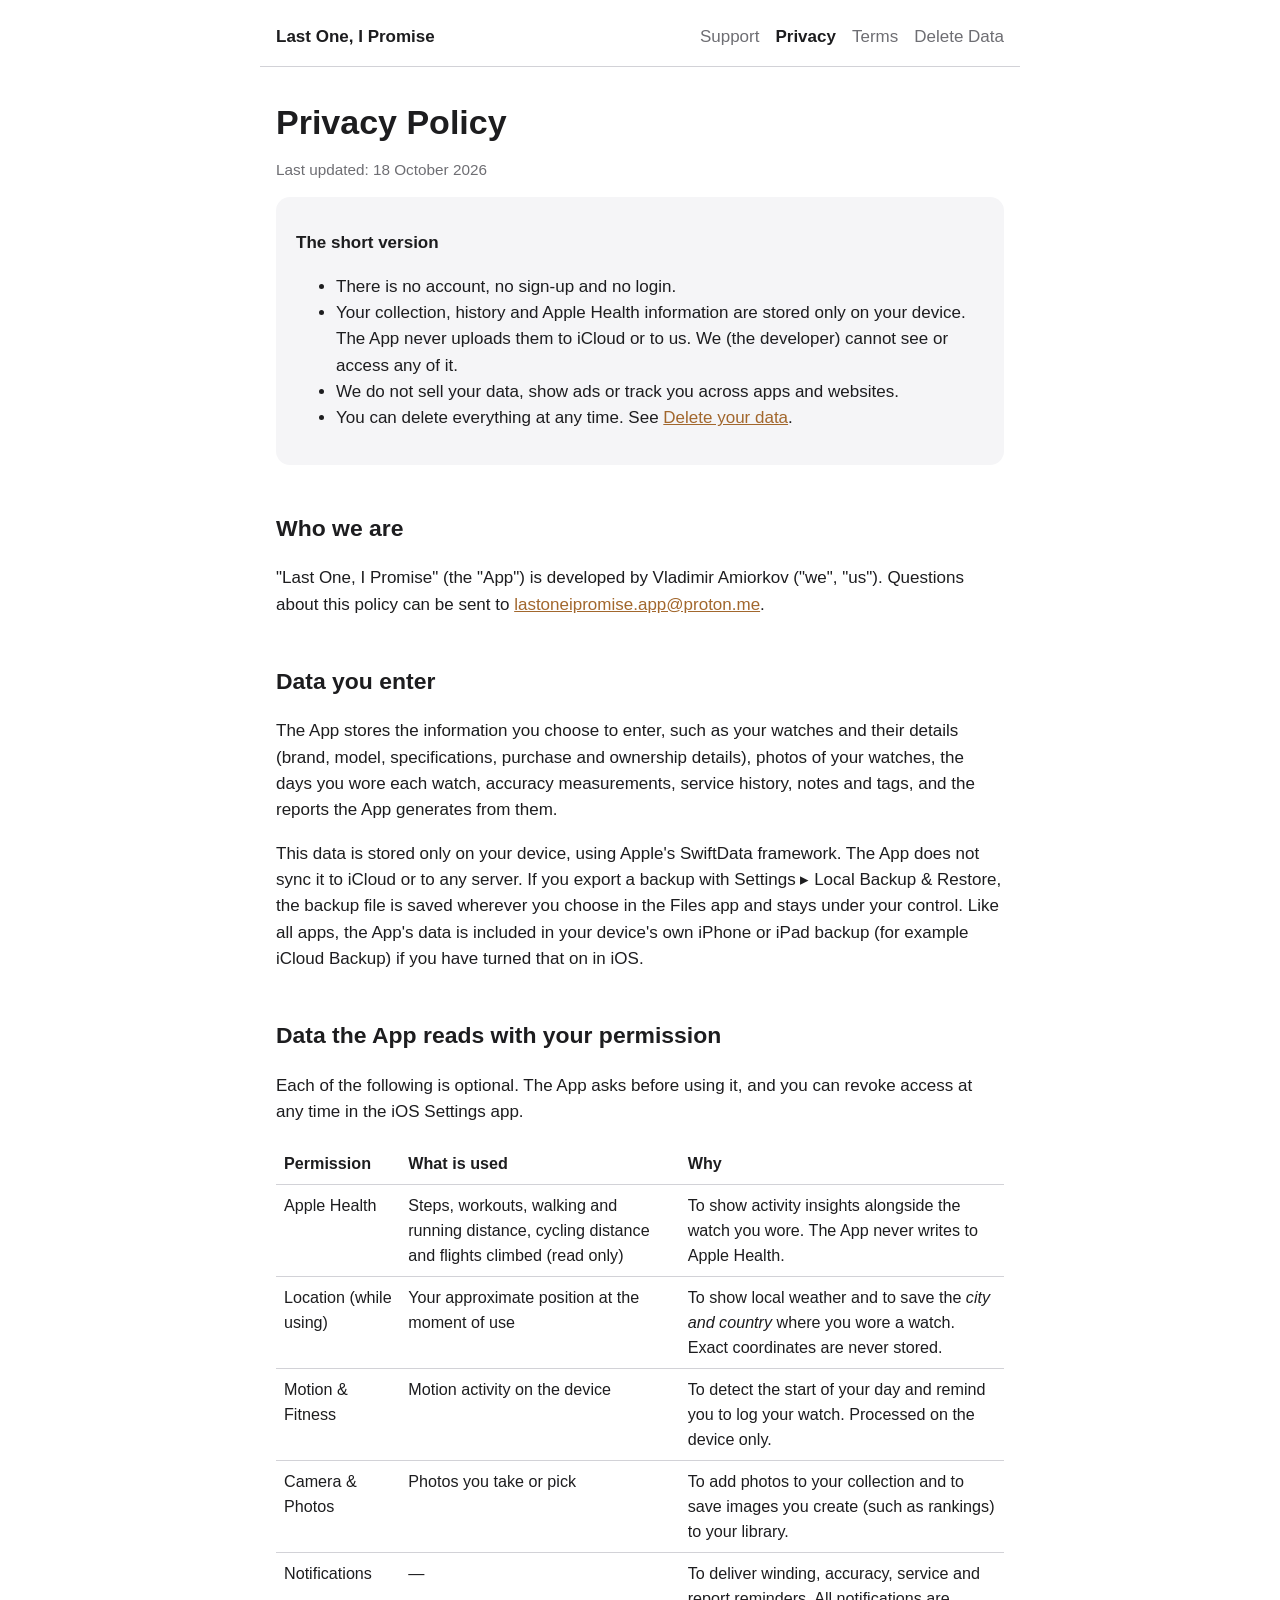
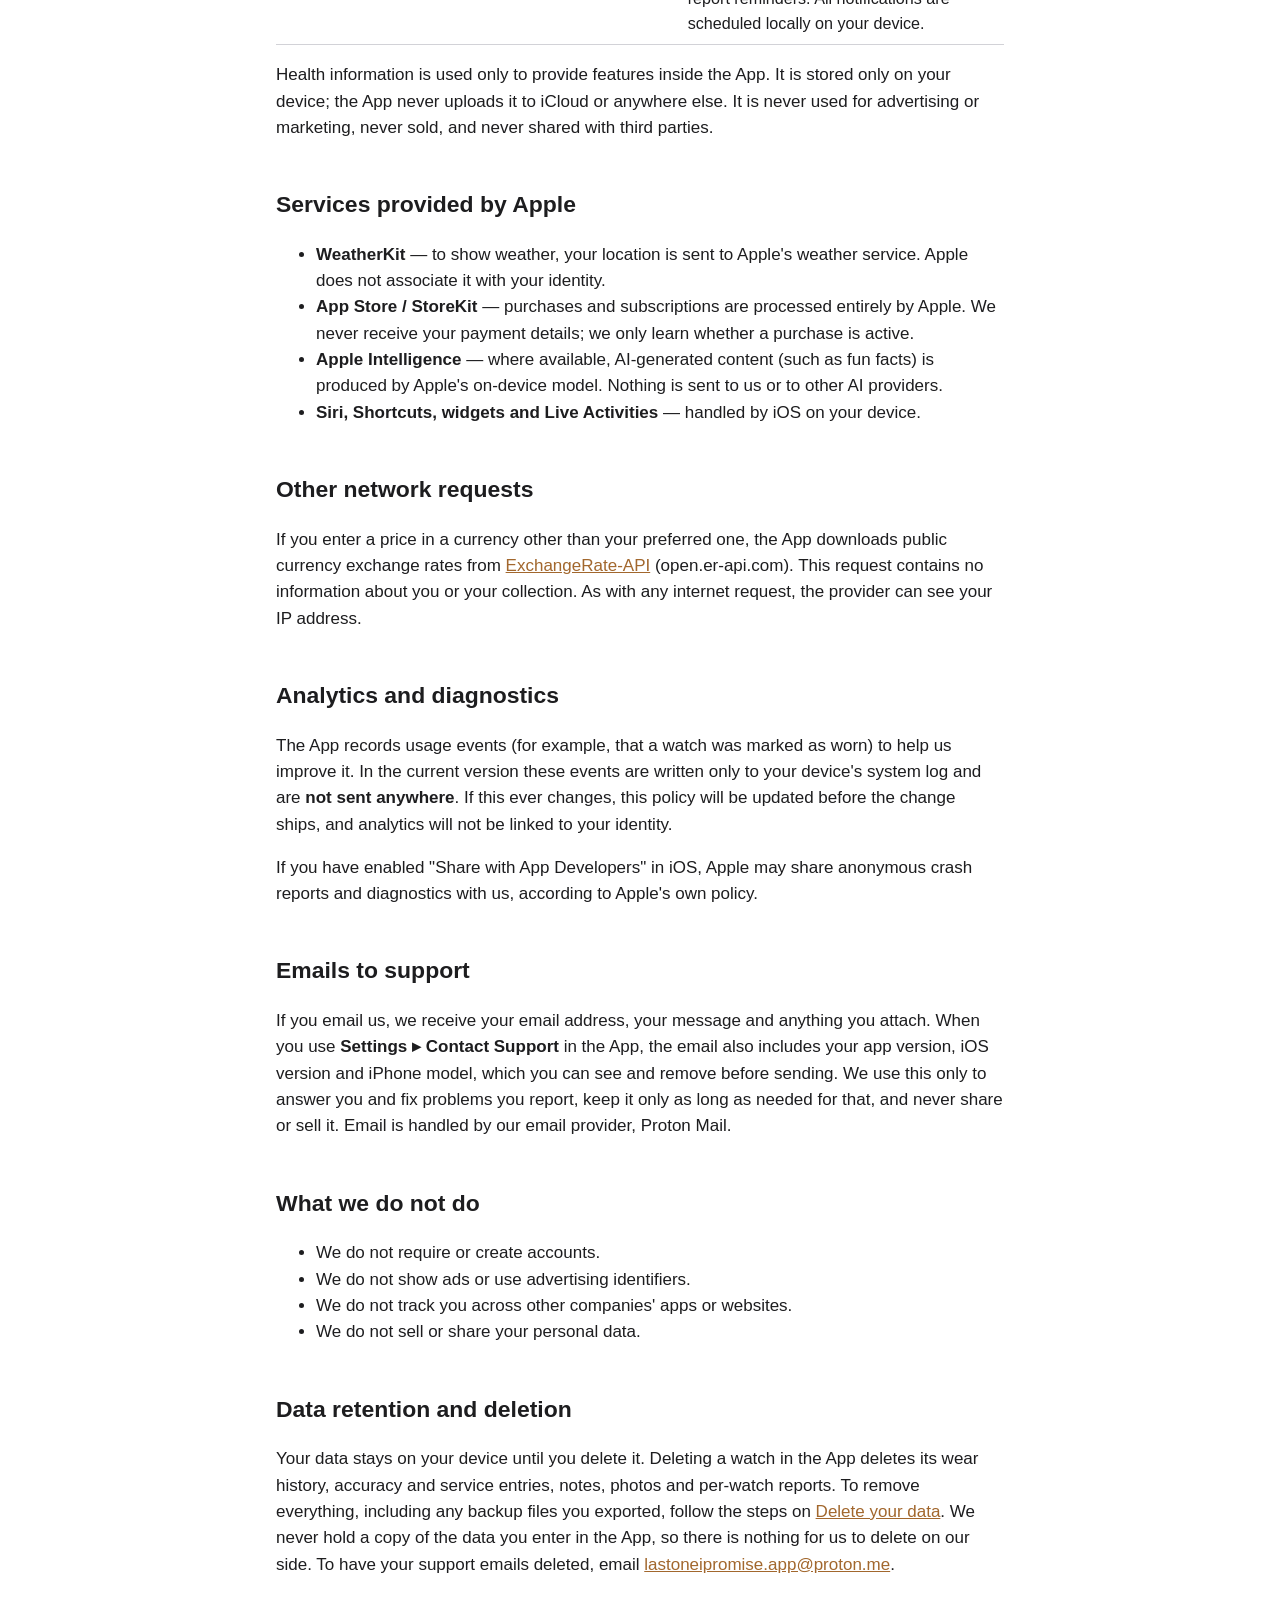
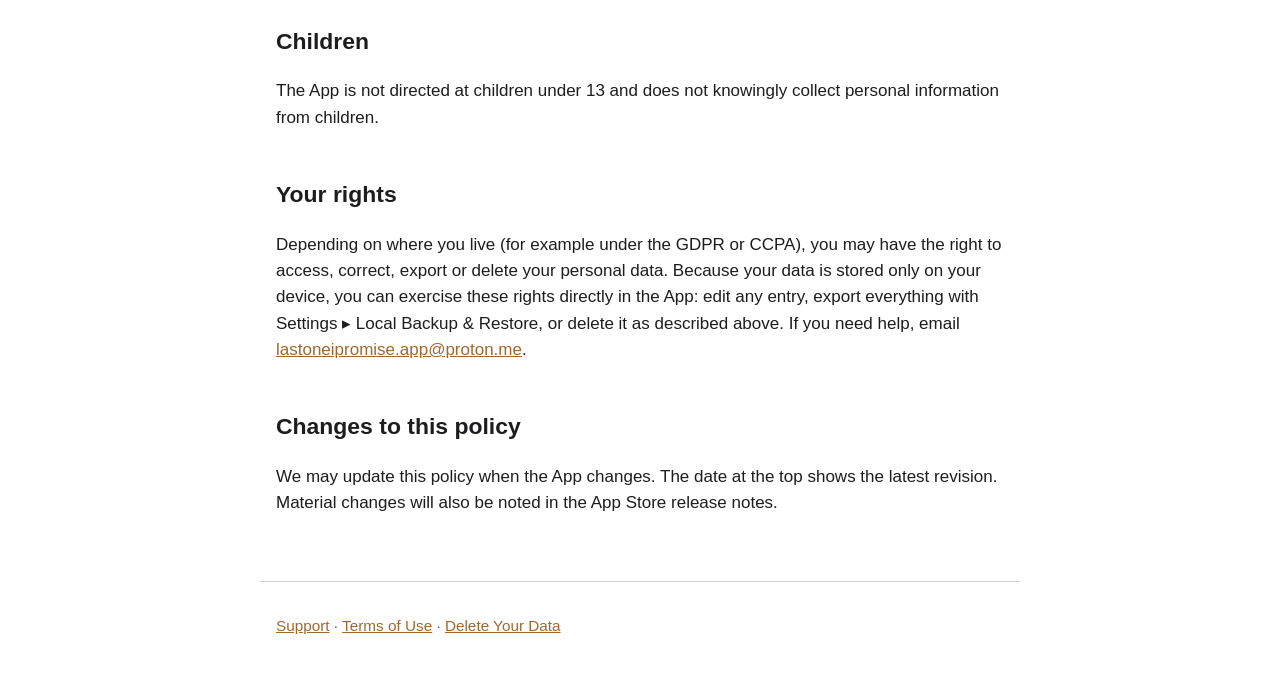
==== website/privacy/index.html @ 2804c763 "Add static support website for App Store submission" ====
<!doctype html>
<html lang="en">
<head>
  <meta charset="utf-8">
  <meta name="viewport" content="width=device-width, initial-scale=1">
  <title>Privacy Policy — Last One, I Promise</title>
  <meta name="description" content="What data Last One, I Promise collects, how it is used, where it is stored and how to delete it.">
  <link rel="stylesheet" href="../styles.css">
  <link rel="icon" type="image/png" href="../images/app-icon.png">
  <link rel="apple-touch-icon" href="../images/app-icon.png">
</head>
<body>
  <header>
    <a class="brand" href="../">Last One, I Promise</a>
    <nav>
      <a href="../">Support</a>
      <a href="./" aria-current="page">Privacy</a>
      <a href="../terms/">Terms</a>
      <a href="../delete-data/">Delete Data</a>
    </nav>
  </header>

  <main>
    <h1>Privacy Policy</h1>
    <p class="updated">Last updated: 18 October 2026</p>

    <div class="card">
      <p><strong>The short version</strong></p>
      <ul>
        <li>There is no account, no sign-up and no login.</li>
        <li>Your collection, history and Apple Health information are stored only on your device.
          The App never uploads them to iCloud or to us. We (the developer) cannot see or access any of it.</li>
        <li>We do not sell your data, show ads or track you across apps and websites.</li>
        <li>You can delete everything at any time. See <a href="../delete-data/">Delete your data</a>.</li>
      </ul>
    </div>

    <h2>Who we are</h2>
    <p>
      "Last One, I Promise" (the "App") is developed by Vladimir Amiorkov ("we", "us"). Questions
      about this policy can be sent to <a href="mailto:lastoneipromise.app@proton.me">lastoneipromise.app@proton.me</a>.
    </p>

    <h2>Data you enter</h2>
    <p>
      The App stores the information you choose to enter, such as your watches and their details
      (brand, model, specifications, purchase and ownership details), photos of your watches, the
      days you wore each watch, accuracy measurements, service history, notes and tags, and the
      reports the App generates from them.
    </p>
    <p>
      This data is stored only on your device, using Apple's SwiftData framework. The App does not
      sync it to iCloud or to any server. If you export a backup with Settings ▸ Local Backup &amp;
      Restore, the backup file is saved wherever you choose in the Files app and stays under your
      control. Like all apps, the App's data is included in your device's own iPhone or iPad
      backup (for example iCloud Backup) if you have turned that on in iOS.
    </p>

    <h2>Data the App reads with your permission</h2>
    <p>Each of the following is optional. The App asks before using it, and you can revoke access at any time in the iOS Settings app.</p>
    <table>
      <thead>
        <tr><th>Permission</th><th>What is used</th><th>Why</th></tr>
      </thead>
      <tbody>
        <tr>
          <td>Apple Health</td>
          <td>Steps, workouts, walking and running distance, cycling distance and flights climbed (read only)</td>
          <td>To show activity insights alongside the watch you wore. The App never writes to Apple Health.</td>
        </tr>
        <tr>
          <td>Location (while using)</td>
          <td>Your approximate position at the moment of use</td>
          <td>To show local weather and to save the <em>city and country</em> where you wore a watch.
            Exact coordinates are never stored.</td>
        </tr>
        <tr>
          <td>Motion &amp; Fitness</td>
          <td>Motion activity on the device</td>
          <td>To detect the start of your day and remind you to log your watch. Processed on the device only.</td>
        </tr>
        <tr>
          <td>Camera &amp; Photos</td>
          <td>Photos you take or pick</td>
          <td>To add photos to your collection and to save images you create (such as rankings) to your library.</td>
        </tr>
        <tr>
          <td>Notifications</td>
          <td>—</td>
          <td>To deliver winding, accuracy, service and report reminders. All notifications are scheduled locally on your device.</td>
        </tr>
      </tbody>
    </table>
    <p>
      Health information is used only to provide features inside the App. It is stored only on your
      device; the App never uploads it to iCloud or anywhere else. It is never used for advertising or marketing, never
      sold, and never shared with third parties.
    </p>

    <h2>Services provided by Apple</h2>
    <ul>
      <li><strong>WeatherKit</strong> — to show weather, your location is sent to Apple's weather
        service. Apple does not associate it with your identity.</li>
      <li><strong>App Store / StoreKit</strong> — purchases and subscriptions are processed entirely by
        Apple. We never receive your payment details; we only learn whether a purchase is active.</li>
      <li><strong>Apple Intelligence</strong> — where available, AI-generated content (such as fun
        facts) is produced by Apple's on-device model. Nothing is sent to us or to other AI providers.</li>
      <li><strong>Siri, Shortcuts, widgets and Live Activities</strong> — handled by iOS on your device.</li>
    </ul>

    <h2>Other network requests</h2>
    <p>
      If you enter a price in a currency other than your preferred one, the App downloads public
      currency exchange rates from <a href="https://www.exchangerate-api.com">ExchangeRate-API</a>
      (open.er-api.com). This request contains no information about you or your collection. As
      with any internet request, the provider can see your IP address.
    </p>

    <h2>Analytics and diagnostics</h2>
    <p>
      The App records usage events (for example, that a watch was marked as worn) to help us
      improve it. In the current version these events are written only to your device's system log
      and are <strong>not sent anywhere</strong>. If this ever changes, this policy will be updated
      before the change ships, and analytics will not be linked to your identity.
    </p>
    <p>
      If you have enabled "Share with App Developers" in iOS, Apple may share anonymous crash
      reports and diagnostics with us, according to Apple's own policy.
    </p>

    <h2>Emails to support</h2>
    <p>
      If you email us, we receive your email address, your message and anything you attach. When
      you use <strong>Settings ▸ Contact Support</strong> in the App, the email also includes your
      app version, iOS version and iPhone model, which you can see and remove before sending. We
      use this only to answer you and fix problems you report, keep it only as long as needed for
      that, and never share or sell it. Email is handled by our email provider, Proton Mail.
    </p>

    <h2>What we do not do</h2>
    <ul>
      <li>We do not require or create accounts.</li>
      <li>We do not show ads or use advertising identifiers.</li>
      <li>We do not track you across other companies' apps or websites.</li>
      <li>We do not sell or share your personal data.</li>
    </ul>

    <h2>Data retention and deletion</h2>
    <p>
      Your data stays on your device until you delete it. Deleting a watch in the App deletes its
      wear history, accuracy and service entries, notes, photos and per-watch reports. To remove
      everything, including any backup files you exported, follow the steps on <a href="../delete-data/">Delete your data</a>.
      We never hold a copy of the data you enter in the App, so there is nothing for us to delete
      on our side. To have your support emails deleted, email
      <a href="mailto:lastoneipromise.app@proton.me">lastoneipromise.app@proton.me</a>.
    </p>

    <h2>Children</h2>
    <p>
      The App is not directed at children under 13 and does not knowingly collect personal
      information from children.
    </p>

    <h2>Your rights</h2>
    <p>
      Depending on where you live (for example under the GDPR or CCPA), you may have the right to
      access, correct, export or delete your personal data. Because your data is stored only on
      your device, you can exercise these rights directly in the App:
      edit any entry, export everything with Settings ▸ Local Backup &amp; Restore, or delete it as
      described above. If you need help, email <a href="mailto:lastoneipromise.app@proton.me">lastoneipromise.app@proton.me</a>.
    </p>

    <h2>Changes to this policy</h2>
    <p>
      We may update this policy when the App changes. The date at the top shows the latest
      revision. Material changes will also be noted in the App Store release notes.
    </p>
  </main>

  <footer>
    <p>
      <a href="../">Support</a> ·
      <a href="../terms/">Terms of Use</a> ·
      <a href="../delete-data/">Delete Your Data</a>
    </p>
  </footer>
</body>
</html>
---- website/styles.css ----
:root {
  --bg: #ffffff;
  --surface: #f5f5f7;
  --text: #1d1d1f;
  --muted: #6e6e73;
  --accent: #a2672d;
  --border: #d2d2d7;
  color-scheme: light dark;
}

@media (prefers-color-scheme: dark) {
  :root {
    --bg: #000000;
    --surface: #1c1c1e;
    --text: #f5f5f7;
    --muted: #a1a1a6;
    --accent: #e0a868;
    --border: #38383a;
  }
}

* { box-sizing: border-box; }

body {
  margin: 0;
  background: var(--bg);
  color: var(--text);
  font: 17px/1.55 -apple-system, BlinkMacSystemFont, "SF Pro Text", "Helvetica Neue", Arial, sans-serif;
  -webkit-text-size-adjust: 100%;
}

a { color: var(--accent); }

header, main, footer {
  max-width: 760px;
  margin: 0 auto;
  padding: 0 16px;
}

header {
  display: flex;
  flex-wrap: wrap;
  align-items: center;
  justify-content: space-between;
  gap: 12px;
  padding-top: 24px;
  padding-bottom: 16px;
  border-bottom: 1px solid var(--border);
}

.brand {
  color: var(--text);
  font-weight: 700;
  text-decoration: none;
}

nav { display: flex; flex-wrap: wrap; gap: 16px; }
nav a { text-decoration: none; color: var(--muted); }
nav a[aria-current="page"] { color: var(--text); font-weight: 600; }

main { padding-top: 24px; padding-bottom: 48px; }

h1 { font-size: 2em; line-height: 1.2; margin: 0.3em 0; }
h2 { font-size: 1.35em; margin-top: 2em; }
h3 { font-size: 1.1em; margin-top: 1.5em; }

.tagline { color: var(--muted); font-size: 1.15em; margin-top: 0; }
.updated { color: var(--muted); font-size: 0.9em; }

.card {
  background: var(--surface);
  border-radius: 14px;
  padding: 16px 20px;
  margin: 16px 0;
}

details {
  border-bottom: 1px solid var(--border);
  padding: 12px 0;
}

summary { cursor: pointer; font-weight: 600; }
details p, details ul { margin-bottom: 0; }

table {
  width: 100%;
  border-collapse: collapse;
  font-size: 0.95em;
  display: block;
  overflow-x: auto;
}

th, td {
  text-align: left;
  vertical-align: top;
  padding: 8px;
  border-bottom: 1px solid var(--border);
}

footer {
  border-top: 1px solid var(--border);
  padding-top: 16px;
  padding-bottom: 32px;
  color: var(--muted);
  font-size: 0.9em;
}

.hero {
  display: flex;
  flex-wrap: wrap;
  align-items: center;
  gap: 20px;
  margin-bottom: 8px;
}

.hero h1 { margin-bottom: 0.1em; }

.app-icon {
  display: block;
  width: 128px;
  height: 128px;
  border-radius: 22.5%;
  box-shadow: 0 4px 16px rgba(0, 0, 0, 0.12), 0 0 0 1px var(--border);
}

.hero-heading { margin-top: 1.5em; }

@media (max-width: 480px) {
  .app-icon { width: 96px; height: 96px; }
}
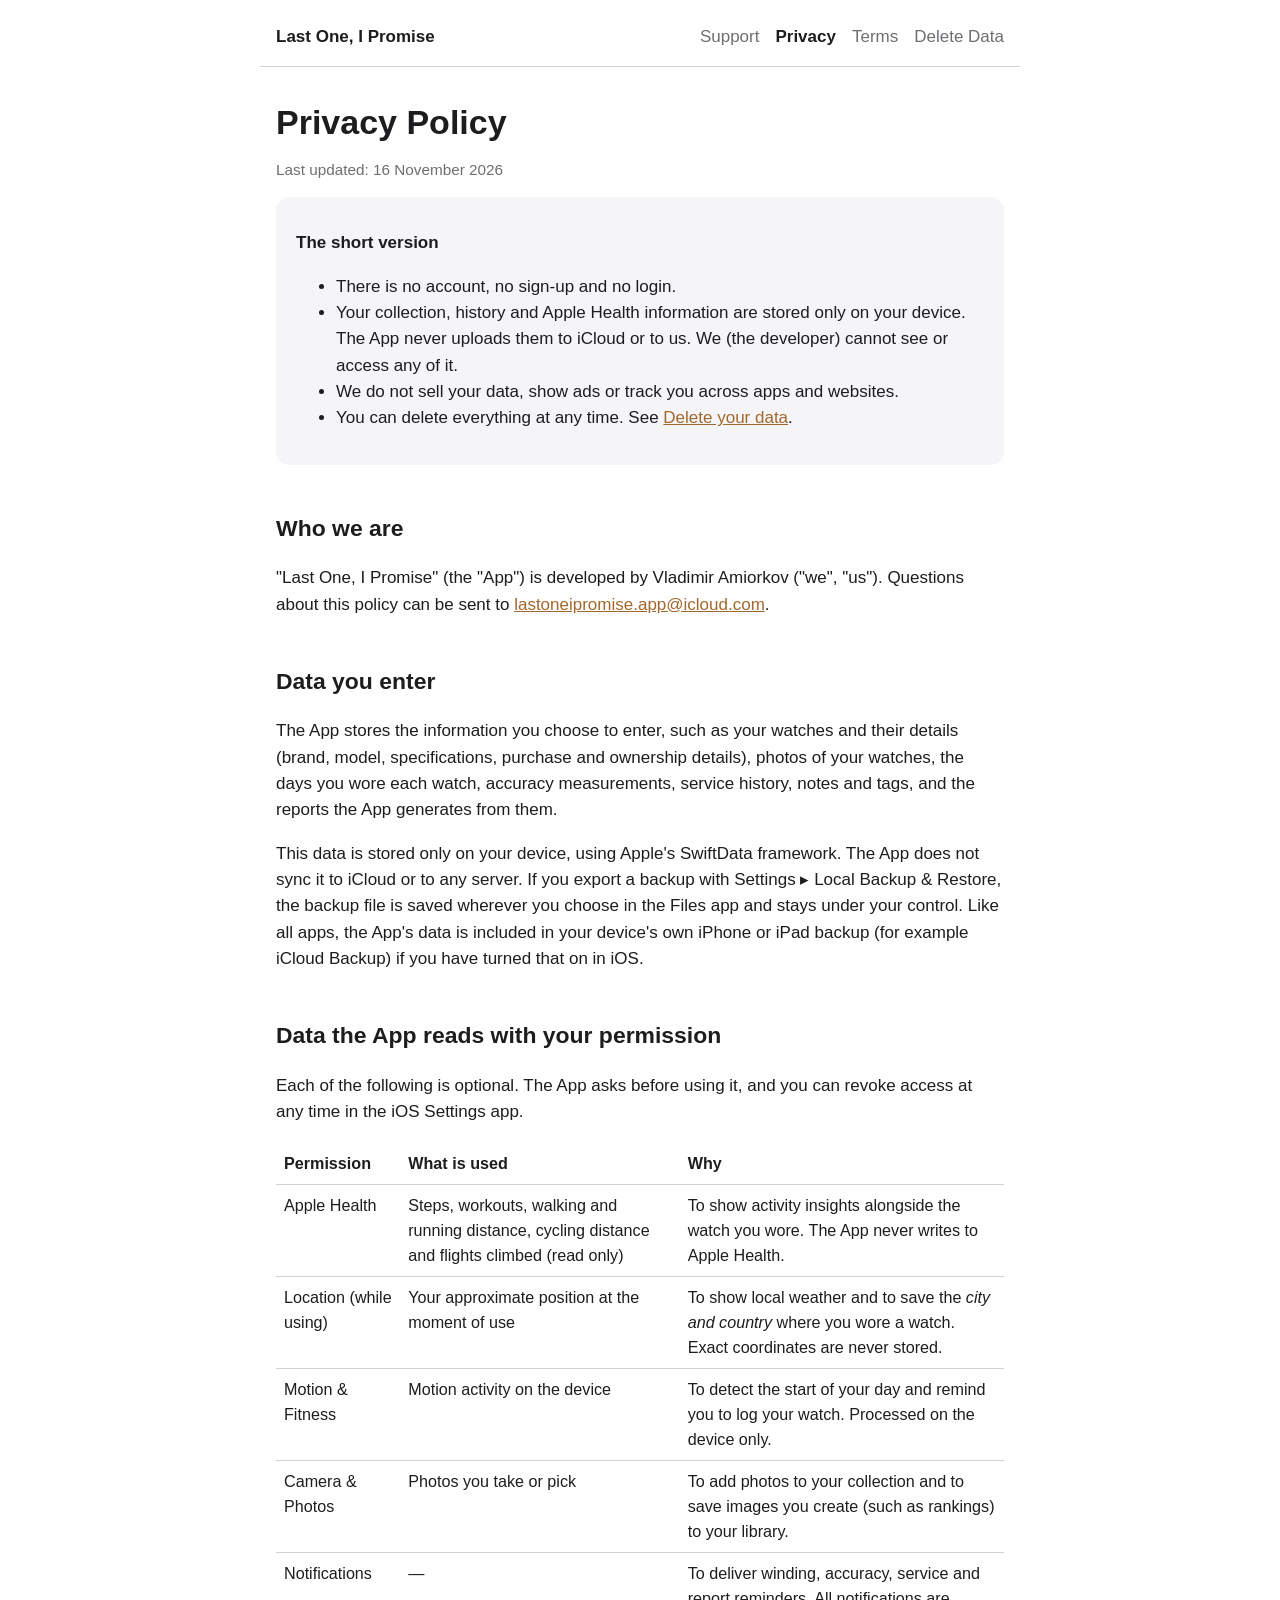
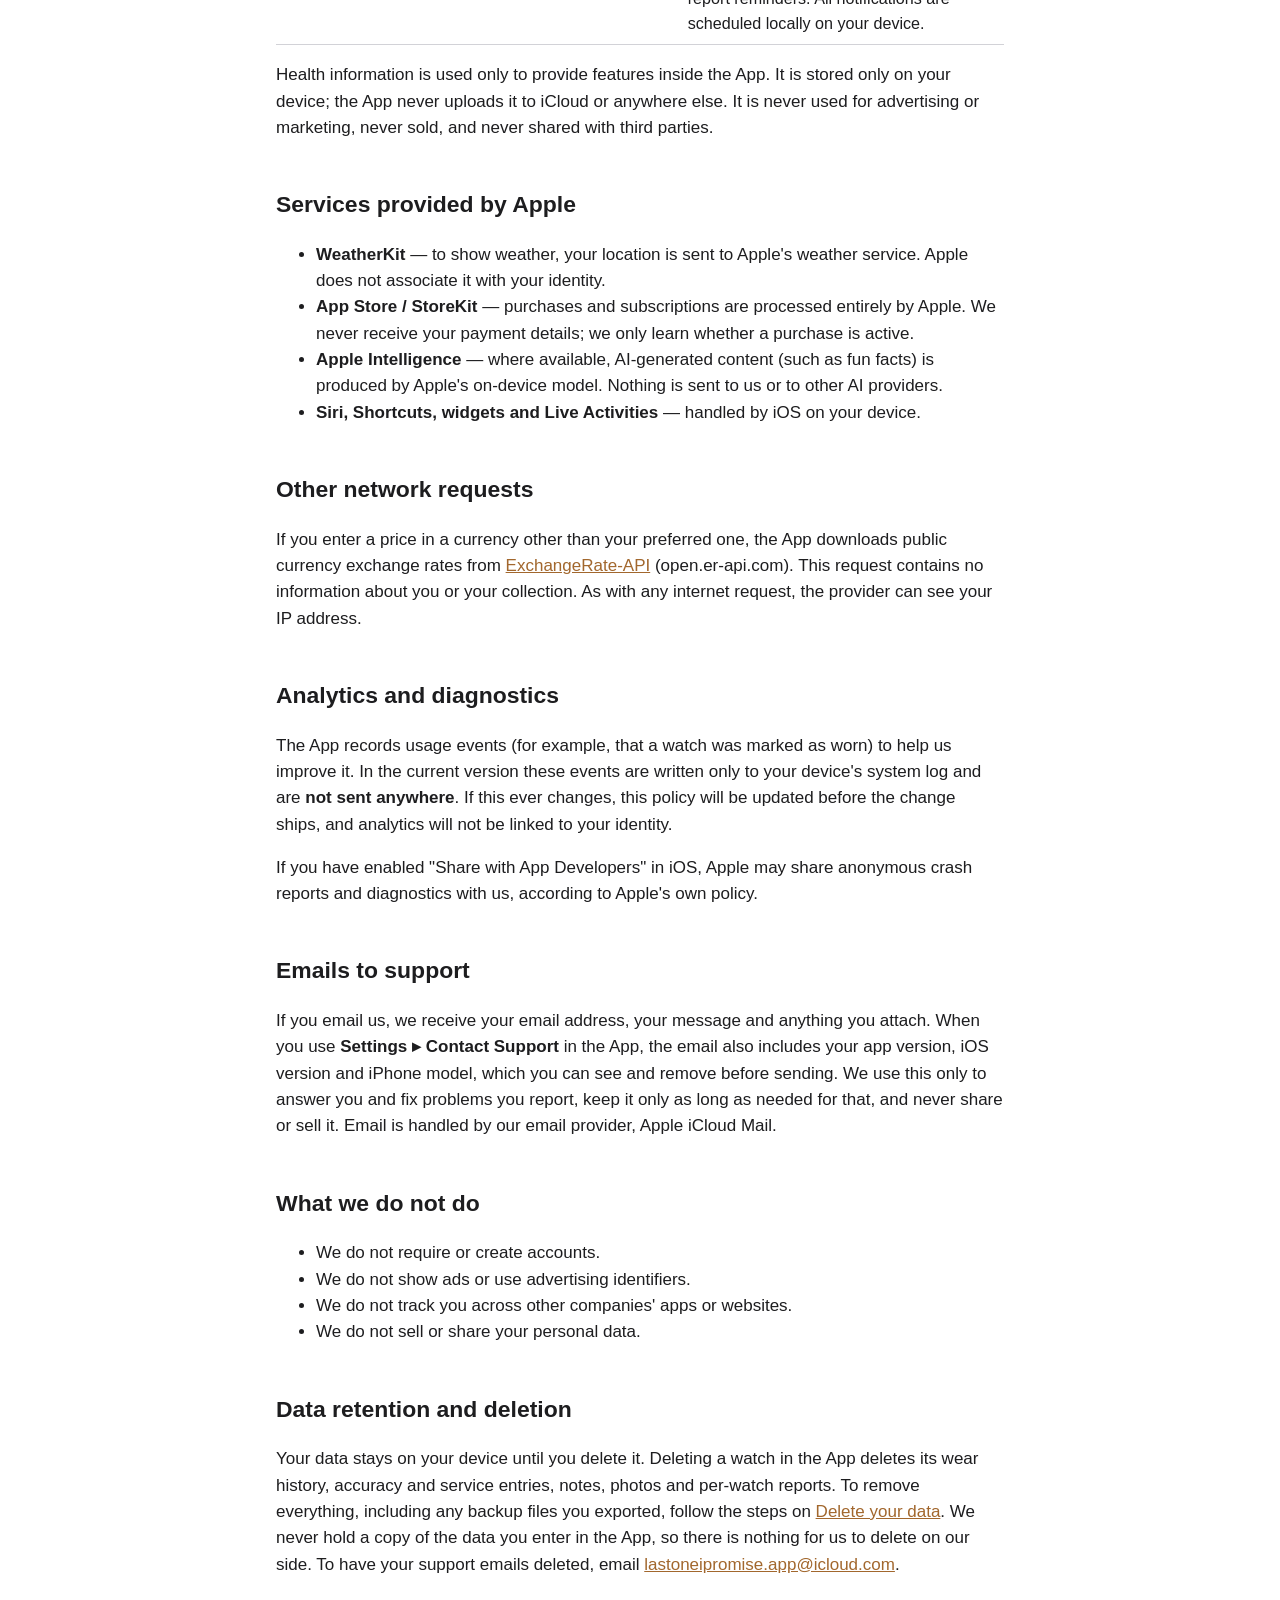
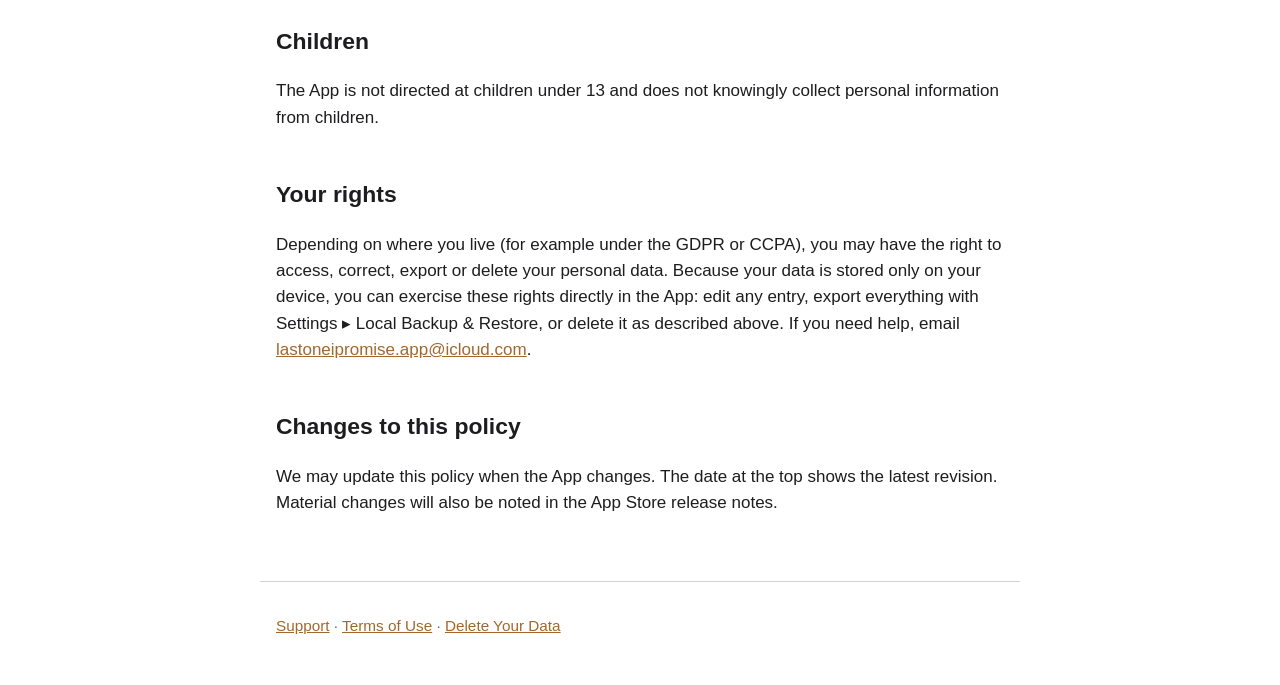
==== commit 39d58955: "Updated support email address." ====
--- a/website/privacy/index.html
+++ b/website/privacy/index.html
@@ -22,7 +22,7 @@
 
   <main>
     <h1>Privacy Policy</h1>
-    <p class="updated">Last updated: 18 October 2026</p>
+    <p class="updated">Last updated: 16 November 2026</p>
 
     <div class="card">
       <p><strong>The short version</strong></p>
@@ -38,7 +38,7 @@
     <h2>Who we are</h2>
     <p>
       "Last One, I Promise" (the "App") is developed by Vladimir Amiorkov ("we", "us"). Questions
-      about this policy can be sent to <a href="mailto:lastoneipromise.app@proton.me">lastoneipromise.app@proton.me</a>.
+      about this policy can be sent to <a href="mailto:lastoneipromise.app@icloud.com">lastoneipromise.app@icloud.com</a>.
     </p>
 
     <h2>Data you enter</h2>
@@ -134,7 +134,7 @@
       you use <strong>Settings ▸ Contact Support</strong> in the App, the email also includes your
       app version, iOS version and iPhone model, which you can see and remove before sending. We
       use this only to answer you and fix problems you report, keep it only as long as needed for
-      that, and never share or sell it. Email is handled by our email provider, Proton Mail.
+      that, and never share or sell it. Email is handled by our email provider, Apple iCloud Mail.
     </p>
 
     <h2>What we do not do</h2>
@@ -152,7 +152,7 @@
       everything, including any backup files you exported, follow the steps on <a href="../delete-data/">Delete your data</a>.
       We never hold a copy of the data you enter in the App, so there is nothing for us to delete
       on our side. To have your support emails deleted, email
-      <a href="mailto:lastoneipromise.app@proton.me">lastoneipromise.app@proton.me</a>.
+      <a href="mailto:lastoneipromise.app@icloud.com">lastoneipromise.app@icloud.com</a>.
     </p>
 
     <h2>Children</h2>
@@ -167,7 +167,7 @@
       access, correct, export or delete your personal data. Because your data is stored only on
       your device, you can exercise these rights directly in the App:
       edit any entry, export everything with Settings ▸ Local Backup &amp; Restore, or delete it as
-      described above. If you need help, email <a href="mailto:lastoneipromise.app@proton.me">lastoneipromise.app@proton.me</a>.
+      described above. If you need help, email <a href="mailto:lastoneipromise.app@icloud.com">lastoneipromise.app@icloud.com</a>.
     </p>
 
     <h2>Changes to this policy</h2>
--- a/website/styles.css
+++ b/website/styles.css
@@ -123,6 +123,9 @@
   box-shadow: 0 4px 16px rgba(0, 0, 0, 0.12), 0 0 0 1px var(--border);
 }
 
+.app-store-badge { display: inline-block; margin-top: 12px; }
+.app-store-badge img { display: block; width: 150px; height: 50px; }
+
 .hero-heading { margin-top: 1.5em; }
 
 @media (max-width: 480px) {
